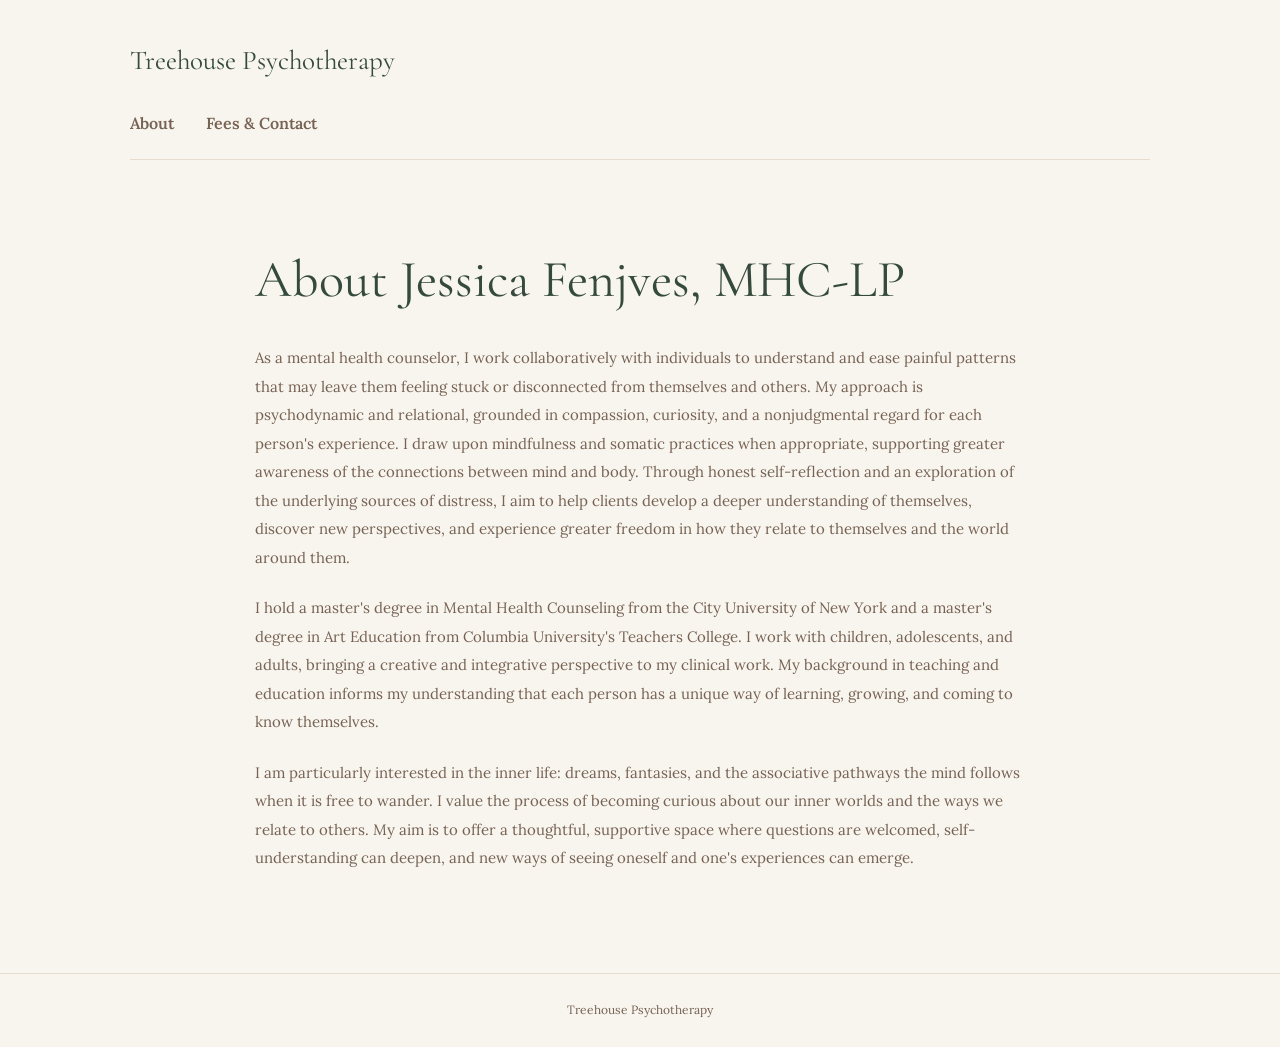
==== about.html @ 36ca88f4 "first commit" ====
<!DOCTYPE html>
<html lang="en">
<head>
  <meta charset="UTF-8">
  <meta name="viewport" content="width=device-width, initial-scale=1.0">
  <title>About Jessica | Treehouse Psychotherapy</title>

  <link rel="preconnect" href="https://fonts.googleapis.com">
  <link rel="preconnect" href="https://fonts.gstatic.com" crossorigin>

  <link href="https://fonts.googleapis.com/css2?family=Cormorant+Garamond:wght@400;500;600&family=Lora:wght@400;500;600&display=swap" rel="stylesheet">

  <style>
    * {
      box-sizing: border-box;
    }

    body {
      margin: 0;
      background: #F8F5EF;
      color: #766253;
      font-family: 'Lora', serif;
      font-size: 15px;
      line-height: 1.9;
    }

    header {
      max-width: 1100px;
      margin: 0 auto;
      padding: 35px 40px 25px;
    }

    .brand {
      color: #344A3D;
      font-family: 'Cormorant Garamond', serif;
      font-size: 27px;
      text-decoration: none;
    }

    nav {
      display: flex;
      gap: 32px;
      flex-wrap: wrap;
      margin-top: 22px;
      padding-bottom: 20px;
      border-bottom: 1px solid #E6DDCF;
    }

    nav a {
      color: #766253;
      font-size: 16px;
      font-weight: 600;
      text-decoration: none;
    }

    nav a:hover {
      color: #344A3D;
    }

    main {
      max-width: 850px;
      margin: 65px auto 100px;
      padding: 0 40px;
    }

    h1 {
      color: #344A3D;
      font-family: 'Cormorant Garamond', serif;
      font-size: 52px;
      font-weight: 400;
      line-height: 1.15;
      margin: 0 0 35px;
    }

    h2 {
      color: #344A3D;
      font-family: 'Cormorant Garamond', serif;
      font-size: 30px;
      font-weight: 400;
      margin-top: 42px;
      margin-bottom: 12px;
    }

    p {
      margin: 0 0 22px;
    }

    footer {
      border-top: 1px solid #E6DDCF;
      padding: 25px 40px;
      text-align: center;
      font-size: 12px;
    }

    @media (max-width: 600px) {
      header {
        padding: 25px 22px;
      }

      nav {
        gap: 18px;
      }

      main {
        margin-top: 40px;
        padding: 0 24px;
      }

      h1 {
        font-size: 42px;
      }
    }
  </style>
</head>

<body>

  <header>
    <a class="brand" href="index.html">Treehouse Psychotherapy</a>

    <nav>
      <a href="about.html">About</a>
      <a href="fees.html">Fees & Contact</a>
    </nav>
  </header>

  <main>
    <h1>About Jessica Fenjves, MHC-LP</h1>

    <p>
      As a mental health counselor, I work collaboratively with individuals
      to understand and ease painful patterns that may leave them feeling
      stuck or disconnected from themselves and others. My approach is
      psychodynamic and relational, grounded in compassion, curiosity,
      and a nonjudgmental regard for each person's experience. I draw upon
      mindfulness and somatic practices when appropriate, supporting
      greater awareness of the connections between mind and body. Through
      honest self-reflection and an exploration of the underlying sources
      of distress, I aim to help clients develop a deeper understanding
      of themselves, discover new perspectives, and experience greater
      freedom in how they relate to themselves and the world around them.
    </p>

   

    <p>
      I hold a master's degree in Mental Health Counseling from the City
      University of New York and a master's degree in Art Education from
      Columbia University's Teachers College. I work with children,
      adolescents, and adults, bringing a creative and integrative
      perspective to my clinical work. My background in teaching and
      education informs my understanding that each person has a unique
      way of learning, growing, and coming to know themselves.
    </p>

    

    <p>
      I am particularly interested in the inner life: dreams, fantasies,
      and the associative pathways the mind follows when it is free to
      wander. I value the process of becoming curious about our inner
      worlds and the ways we relate to others. My aim is to offer a
      thoughtful, supportive space where questions are welcomed,
      self-understanding can deepen, and new ways of seeing oneself
      and one's experiences can emerge. 
    </p>
  </main>

  <footer>
    Treehouse Psychotherapy
  </footer>

</body>
</html>
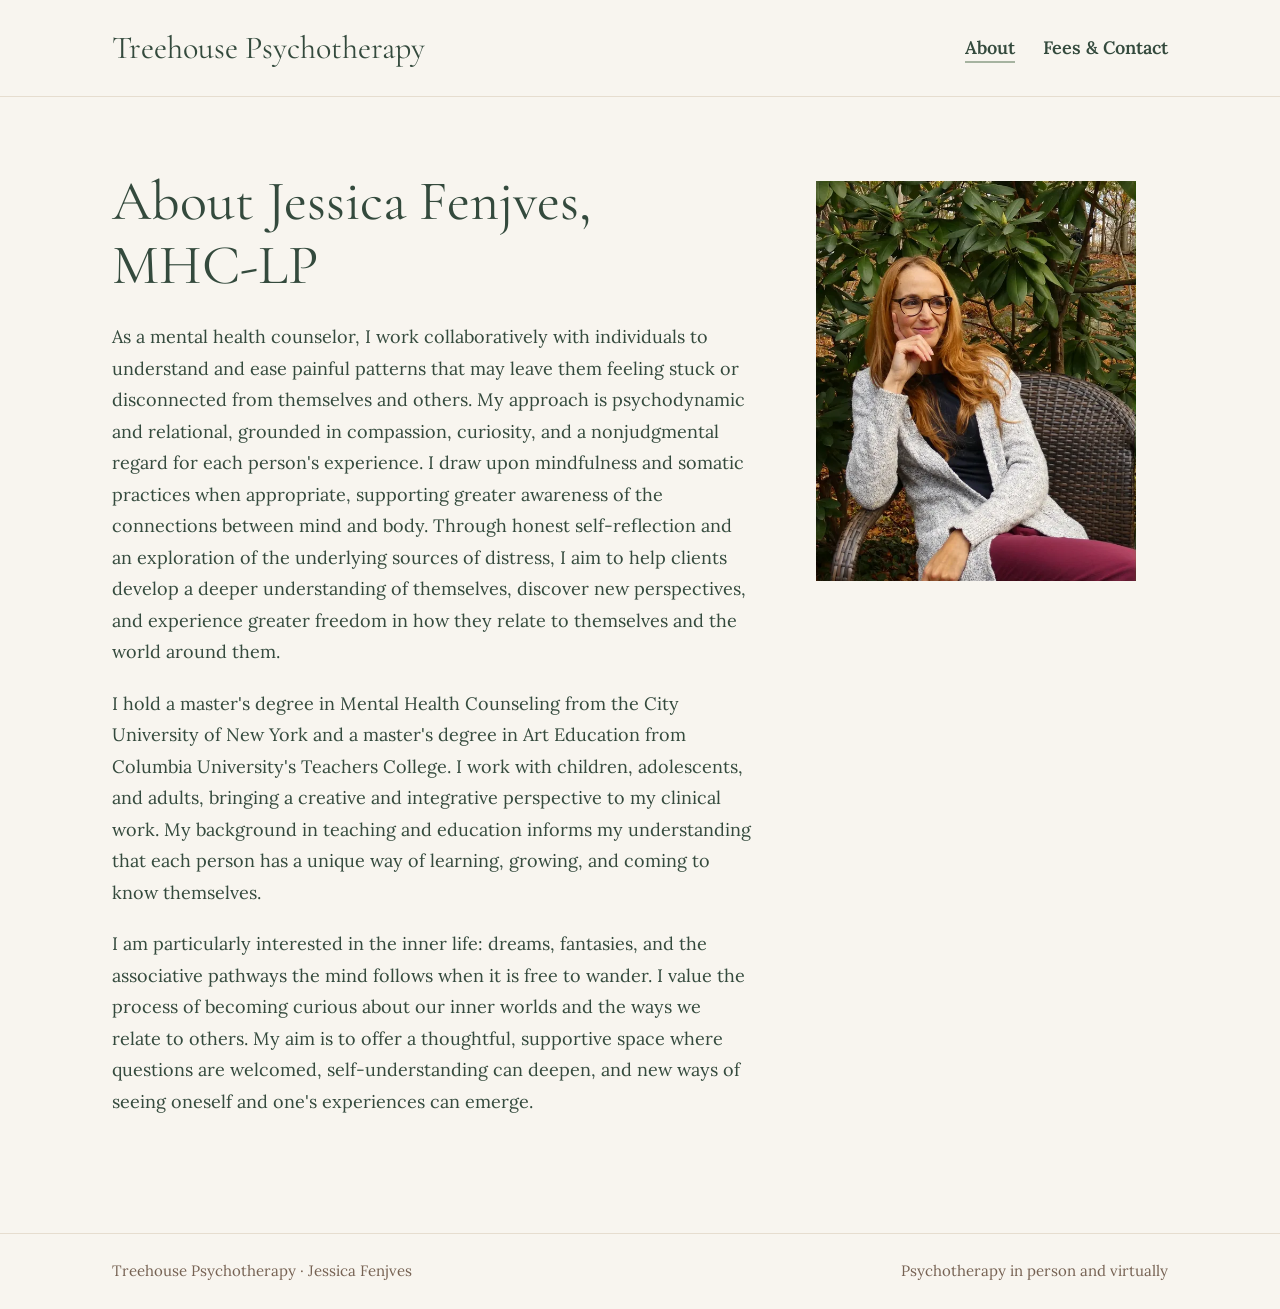
==== commit b929b659: "Refresh site design, accessibility, and contact form - Move styling into a shared styles.css with on" ====
--- a/about.html
+++ b/about.html
@@ -1,174 +1,109 @@
-
 <!DOCTYPE html>
 <html lang="en">
 <head>
   <meta charset="UTF-8">
   <meta name="viewport" content="width=device-width, initial-scale=1.0">
+
   <title>About Jessica | Treehouse Psychotherapy</title>
+
+  <meta
+    name="description"
+    content="As a mental health counselor, I work collaboratively with individuals to understand and ease painful patterns that may leave them feeling stuck or disconnected from themselves and others."
+  >
+  <meta property="og:type" content="website">
+  <meta property="og:site_name" content="Treehouse Psychotherapy">
+  <meta property="og:title" content="About Jessica | Treehouse Psychotherapy">
+  <meta property="og:description" content="As a mental health counselor, I work collaboratively with individuals to understand and ease painful patterns that may leave them feeling stuck or disconnected from themselves and others.">
+
+  <link rel="icon" href="favicon.svg" type="image/svg+xml">
 
   <link rel="preconnect" href="https://fonts.googleapis.com">
   <link rel="preconnect" href="https://fonts.gstatic.com" crossorigin>
+  <link href="https://fonts.googleapis.com/css2?family=Cormorant+Garamond:ital,wght@0,400;1,400&family=Lora:wght@400;600&display=swap" rel="stylesheet">
 
-  <link href="https://fonts.googleapis.com/css2?family=Cormorant+Garamond:wght@400;500;600&family=Lora:wght@400;500;600&display=swap" rel="stylesheet">
-
-  <style>
-    * {
-      box-sizing: border-box;
-    }
-
-    body {
-      margin: 0;
-      background: #F8F5EF;
-      color: #766253;
-      font-family: 'Lora', serif;
-      font-size: 15px;
-      line-height: 1.9;
-    }
-
-    header {
-      max-width: 1100px;
-      margin: 0 auto;
-      padding: 35px 40px 25px;
-    }
-
-    .brand {
-      color: #344A3D;
-      font-family: 'Cormorant Garamond', serif;
-      font-size: 27px;
-      text-decoration: none;
-    }
-
-    nav {
-      display: flex;
-      gap: 32px;
-      flex-wrap: wrap;
-      margin-top: 22px;
-      padding-bottom: 20px;
-      border-bottom: 1px solid #E6DDCF;
-    }
-
-    nav a {
-      color: #766253;
-      font-size: 16px;
-      font-weight: 600;
-      text-decoration: none;
-    }
-
-    nav a:hover {
-      color: #344A3D;
-    }
-
-    main {
-      max-width: 850px;
-      margin: 65px auto 100px;
-      padding: 0 40px;
-    }
-
-    h1 {
-      color: #344A3D;
-      font-family: 'Cormorant Garamond', serif;
-      font-size: 52px;
-      font-weight: 400;
-      line-height: 1.15;
-      margin: 0 0 35px;
-    }
-
-    h2 {
-      color: #344A3D;
-      font-family: 'Cormorant Garamond', serif;
-      font-size: 30px;
-      font-weight: 400;
-      margin-top: 42px;
-      margin-bottom: 12px;
-    }
-
-    p {
-      margin: 0 0 22px;
-    }
-
-    footer {
-      border-top: 1px solid #E6DDCF;
-      padding: 25px 40px;
-      text-align: center;
-      font-size: 12px;
-    }
-
-    @media (max-width: 600px) {
-      header {
-        padding: 25px 22px;
-      }
-
-      nav {
-        gap: 18px;
-      }
-
-      main {
-        margin-top: 40px;
-        padding: 0 24px;
-      }
-
-      h1 {
-        font-size: 42px;
-      }
-    }
-  </style>
+  <link rel="stylesheet" href="styles.css">
 </head>
 
 <body>
 
-  <header>
-    <a class="brand" href="index.html">Treehouse Psychotherapy</a>
+  <a class="skip-link" href="#main">Skip to main content</a>
 
-    <nav>
-      <a href="about.html">About</a>
-      <a href="fees.html">Fees & Contact</a>
-    </nav>
+  <!-- NAVIGATION -->
+
+  <header class="site-header">
+    <div class="container">
+      <a href="index.html" class="brand">Treehouse Psychotherapy</a>
+
+      <nav class="site-nav" aria-label="Main">
+        <ul>
+          <li><a href="about.html" aria-current="page">About</a></li>
+          <li><a href="fees.html">Fees &amp; Contact</a></li>
+        </ul>
+      </nav>
+    </div>
   </header>
 
-  <main>
-    <h1>About Jessica Fenjves, MHC-LP</h1>
+  <!-- ABOUT -->
 
-    <p>
-      As a mental health counselor, I work collaboratively with individuals
-      to understand and ease painful patterns that may leave them feeling
-      stuck or disconnected from themselves and others. My approach is
-      psychodynamic and relational, grounded in compassion, curiosity,
-      and a nonjudgmental regard for each person's experience. I draw upon
-      mindfulness and somatic practices when appropriate, supporting
-      greater awareness of the connections between mind and body. Through
-      honest self-reflection and an exploration of the underlying sources
-      of distress, I aim to help clients develop a deeper understanding
-      of themselves, discover new perspectives, and experience greater
-      freedom in how they relate to themselves and the world around them.
-    </p>
+  <main id="main" class="container">
+    <div class="about">
+      <h1 class="about-title">About Jessica Fenjves, <span class="nowrap">MHC-LP</span></h1>
 
-   
+      <img
+        class="portrait"
+        src="images/jess-pic-600.webp"
+        srcset="images/jess-pic-600.webp 600w, images/jess-pic-1000.webp 1000w"
+        sizes="(min-width: 60rem) 20rem, (min-width: 30rem) 22rem, 100vw"
+        width="600"
+        height="750"
+        alt="Jessica Fenjves, smiling, seated outdoors in front of a rhododendron"
+      >
 
-    <p>
-      I hold a master's degree in Mental Health Counseling from the City
-      University of New York and a master's degree in Art Education from
-      Columbia University's Teachers College. I work with children,
-      adolescents, and adults, bringing a creative and integrative
-      perspective to my clinical work. My background in teaching and
-      education informs my understanding that each person has a unique
-      way of learning, growing, and coming to know themselves.
-    </p>
+      <div class="about-text prose">
+        <p>
+          As a mental health counselor, I work collaboratively with individuals
+          to understand and ease painful patterns that may leave them feeling
+          stuck or disconnected from themselves and others. My approach is
+          psychodynamic and relational, grounded in compassion, curiosity,
+          and a nonjudgmental regard for each person's experience. I draw upon
+          mindfulness and somatic practices when appropriate, supporting
+          greater awareness of the connections between mind and body. Through
+          honest self-reflection and an exploration of the underlying sources
+          of distress, I aim to help clients develop a deeper understanding
+          of themselves, discover new perspectives, and experience greater
+          freedom in how they relate to themselves and the world around them.
+        </p>
 
-    
+        <p>
+          I hold a master's degree in Mental Health Counseling from the City
+          University of New York and a master's degree in Art Education from
+          Columbia University's Teachers College. I work with children,
+          adolescents, and adults, bringing a creative and integrative
+          perspective to my clinical work. My background in teaching and
+          education informs my understanding that each person has a unique
+          way of learning, growing, and coming to know themselves.
+        </p>
 
-    <p>
-      I am particularly interested in the inner life: dreams, fantasies,
-      and the associative pathways the mind follows when it is free to
-      wander. I value the process of becoming curious about our inner
-      worlds and the ways we relate to others. My aim is to offer a
-      thoughtful, supportive space where questions are welcomed,
-      self-understanding can deepen, and new ways of seeing oneself
-      and one's experiences can emerge. 
-    </p>
+        <p>
+          I am particularly interested in the inner life: dreams, fantasies,
+          and the associative pathways the mind follows when it is free to
+          wander. I value the process of becoming curious about our inner
+          worlds and the ways we relate to others. My aim is to offer a
+          thoughtful, supportive space where questions are welcomed,
+          self-understanding can deepen, and new ways of seeing oneself
+          and one's experiences can emerge.
+        </p>
+      </div>
+    </div>
   </main>
 
-  <footer>
-    Treehouse Psychotherapy
+  <!-- FOOTER -->
+
+  <footer class="site-footer">
+    <div class="container">
+      <span>Treehouse Psychotherapy · Jessica Fenjves</span>
+      <span>Psychotherapy in person and virtually</span>
+    </div>
   </footer>
 
 </body>
--- a/styles.css
+++ b/styles.css
@@ -0,0 +1,385 @@
+/* COLORS & TYPE */
+
+:root {
+  --forest: #344a3d;
+  --sage: #a6b3a0;
+  --sand: #e6ddcf;
+  --linen: #f8f5ef;
+  --bark: #766253;
+  --paper: #fffcf8;
+
+  --font-display: 'Cormorant Garamond', Georgia, serif;
+  --font-body: 'Lora', Georgia, serif;
+
+  --gutter: clamp(1.25rem, 5vw, 3rem);
+  --measure: 40rem;
+}
+
+/* GENERAL PAGE STYLING */
+
+*,
+*::before,
+*::after {
+  box-sizing: border-box;
+}
+
+html {
+  font-size: 100%;
+}
+
+body {
+  margin: 0;
+  background: var(--linen);
+  color: var(--forest);
+  font-family: var(--font-body);
+  font-size: 1.125rem;
+  line-height: 1.75;
+  -webkit-text-size-adjust: 100%;
+}
+
+h1,
+h2 {
+  font-family: var(--font-display);
+  font-weight: 400;
+  line-height: 1.15;
+  color: var(--forest);
+}
+
+h1 {
+  font-size: clamp(2.5rem, 1.9rem + 2.5vw, 3.5rem);
+  margin: 0 0 1.5rem;
+}
+
+h2 {
+  font-size: clamp(1.875rem, 1.6rem + 1vw, 2.25rem);
+  margin: 3rem 0 0.75rem;
+}
+
+p {
+  margin: 0 0 1.25rem;
+}
+
+[hidden] {
+  display: none !important;
+}
+
+img {
+  display: block;
+  max-width: 100%;
+  height: auto;
+}
+
+a {
+  color: inherit;
+  text-decoration-thickness: 1px;
+  text-underline-offset: 0.2em;
+}
+
+a:hover {
+  color: var(--bark);
+}
+
+:focus-visible {
+  outline: 2px solid var(--forest);
+  outline-offset: 3px;
+}
+
+.container {
+  max-width: 72rem;
+  margin: 0 auto;
+  padding-inline: var(--gutter);
+}
+
+/* SKIP LINK */
+
+.skip-link {
+  position: absolute;
+  top: 0.75rem;
+  left: 0.75rem;
+  z-index: 10;
+  padding: 0.75rem 1rem;
+  background: var(--forest);
+  color: var(--linen);
+  transform: translateY(-200%);
+}
+
+.skip-link:focus {
+  transform: none;
+}
+
+.skip-link:hover {
+  color: var(--linen);
+}
+
+/* HEADER & NAVIGATION */
+
+.site-header {
+  border-bottom: 1px solid var(--sand);
+}
+
+.site-header .container {
+  display: flex;
+  flex-wrap: wrap;
+  justify-content: space-between;
+  align-items: center;
+  gap: 0.5rem 2rem;
+  padding-top: 1.5rem;
+  padding-bottom: 1.5rem;
+}
+
+.brand {
+  font-family: var(--font-display);
+  font-size: 2rem;
+  line-height: 1.2;
+  text-decoration: none;
+}
+
+.site-nav ul {
+  display: flex;
+  flex-wrap: wrap;
+  gap: 0 1.75rem;
+  margin: 0;
+  padding: 0;
+  list-style: none;
+}
+
+.site-nav a {
+  display: inline-block;
+  padding: 0.5rem 0;
+  font-weight: 600;
+  text-decoration: none;
+}
+
+.site-nav a[aria-current="page"] {
+  text-decoration: underline;
+  text-decoration-color: var(--sage);
+  text-decoration-thickness: 2px;
+  text-underline-offset: 0.4em;
+}
+
+/* MAIN */
+
+main {
+  padding-top: clamp(2.5rem, 6vw, 4.5rem);
+  padding-bottom: clamp(3.5rem, 8vw, 6rem);
+}
+
+.prose {
+  max-width: var(--measure);
+}
+
+/* HOMEPAGE */
+
+.hero {
+  display: grid;
+  gap: 2.5rem;
+  align-items: center;
+}
+
+.tagline {
+  margin: -0.5rem 0 2rem;
+  font-family: var(--font-display);
+  font-size: 1.75rem;
+  font-style: italic;
+  color: var(--bark);
+}
+
+.hero-text p:not(.tagline) {
+  margin-bottom: 2rem;
+}
+
+.hero-image {
+  width: 100%;
+  aspect-ratio: 4 / 3;
+  object-fit: cover;
+  object-position: 70% 30%;
+}
+
+@media (min-width: 48rem) {
+  .hero {
+    grid-template-columns: 1fr 1fr;
+    gap: 4rem;
+  }
+
+  .hero-text {
+    max-width: 28rem;
+  }
+
+  .hero-image {
+    aspect-ratio: 4 / 5;
+  }
+}
+
+/* ABOUT */
+
+.about {
+  display: grid;
+  gap: 0 4rem;
+}
+
+.portrait {
+  width: 100%;
+  max-width: 22rem;
+  margin-bottom: 2.5rem;
+}
+
+@media (min-width: 60rem) {
+  .about {
+    grid-template-columns: minmax(0, var(--measure)) 20rem;
+    grid-template-areas:
+      "title photo"
+      "text  photo";
+    align-items: start;
+  }
+
+  .about-title {
+    grid-area: title;
+  }
+
+  .about-text {
+    grid-area: text;
+  }
+
+  .portrait {
+    grid-area: photo;
+    justify-self: end;
+    margin-top: 0.75rem;
+  }
+}
+
+/* BUTTONS */
+
+.button {
+  display: inline-flex;
+  align-items: center;
+  min-height: 2.75rem;
+  padding: 0.625rem 1.375rem;
+  border: 1px solid var(--forest);
+  background: transparent;
+  color: var(--forest);
+  font: inherit;
+  font-size: 1rem;
+  text-decoration: none;
+  cursor: pointer;
+  transition: background-color 0.2s, color 0.2s;
+}
+
+.button:hover {
+  background: var(--forest);
+  color: var(--linen);
+}
+
+.button-solid {
+  background: var(--forest);
+  color: var(--linen);
+}
+
+.button-solid:hover {
+  border-color: var(--bark);
+  background: var(--bark);
+}
+
+.button:disabled {
+  opacity: 0.7;
+  cursor: wait;
+}
+
+/* CONTACT FORM */
+
+.contact-form {
+  display: grid;
+  gap: 1.5rem;
+  max-width: 36rem;
+  margin-top: 2rem;
+}
+
+.field {
+  display: grid;
+  gap: 0.375rem;
+}
+
+.field label {
+  font-weight: 600;
+}
+
+.field-hint {
+  margin: 0;
+  font-size: 0.9375rem;
+  line-height: 1.6;
+  color: var(--bark);
+}
+
+.contact-form input,
+.contact-form textarea {
+  width: 100%;
+  min-height: 2.75rem;
+  padding: 0.625rem 0.875rem;
+  border: 1px solid var(--bark);
+  border-radius: 2px;
+  background: var(--paper);
+  color: var(--forest);
+  font: inherit;
+}
+
+.contact-form textarea {
+  min-height: 10rem;
+  resize: vertical;
+}
+
+.contact-form .button {
+  justify-self: start;
+}
+
+.form-status:not(:empty) {
+  max-width: 36rem;
+  margin-top: 2rem;
+  padding: 1rem 1.25rem;
+  border-left: 3px solid var(--sage);
+  background: var(--paper);
+}
+
+.form-status.is-error {
+  border-left-color: var(--bark);
+}
+
+.form-status:focus {
+  outline: none;
+}
+
+.note {
+  max-width: 36rem;
+  margin-top: 2.5rem;
+  font-size: 0.9375rem;
+  color: var(--bark);
+}
+
+/* FOOTER */
+
+.site-footer {
+  border-top: 1px solid var(--sand);
+  color: var(--bark);
+  font-size: 0.9375rem;
+}
+
+.site-footer .container {
+  display: flex;
+  flex-wrap: wrap;
+  justify-content: space-between;
+  gap: 0.25rem 2rem;
+  padding-top: 1.5rem;
+  padding-bottom: 1.5rem;
+}
+
+/* MOTION */
+
+@media (prefers-reduced-motion: reduce) {
+  * {
+    transition: none !important;
+  }
+}
+
+/* UTILITIES */
+
+.nowrap {
+  white-space: nowrap;
+}
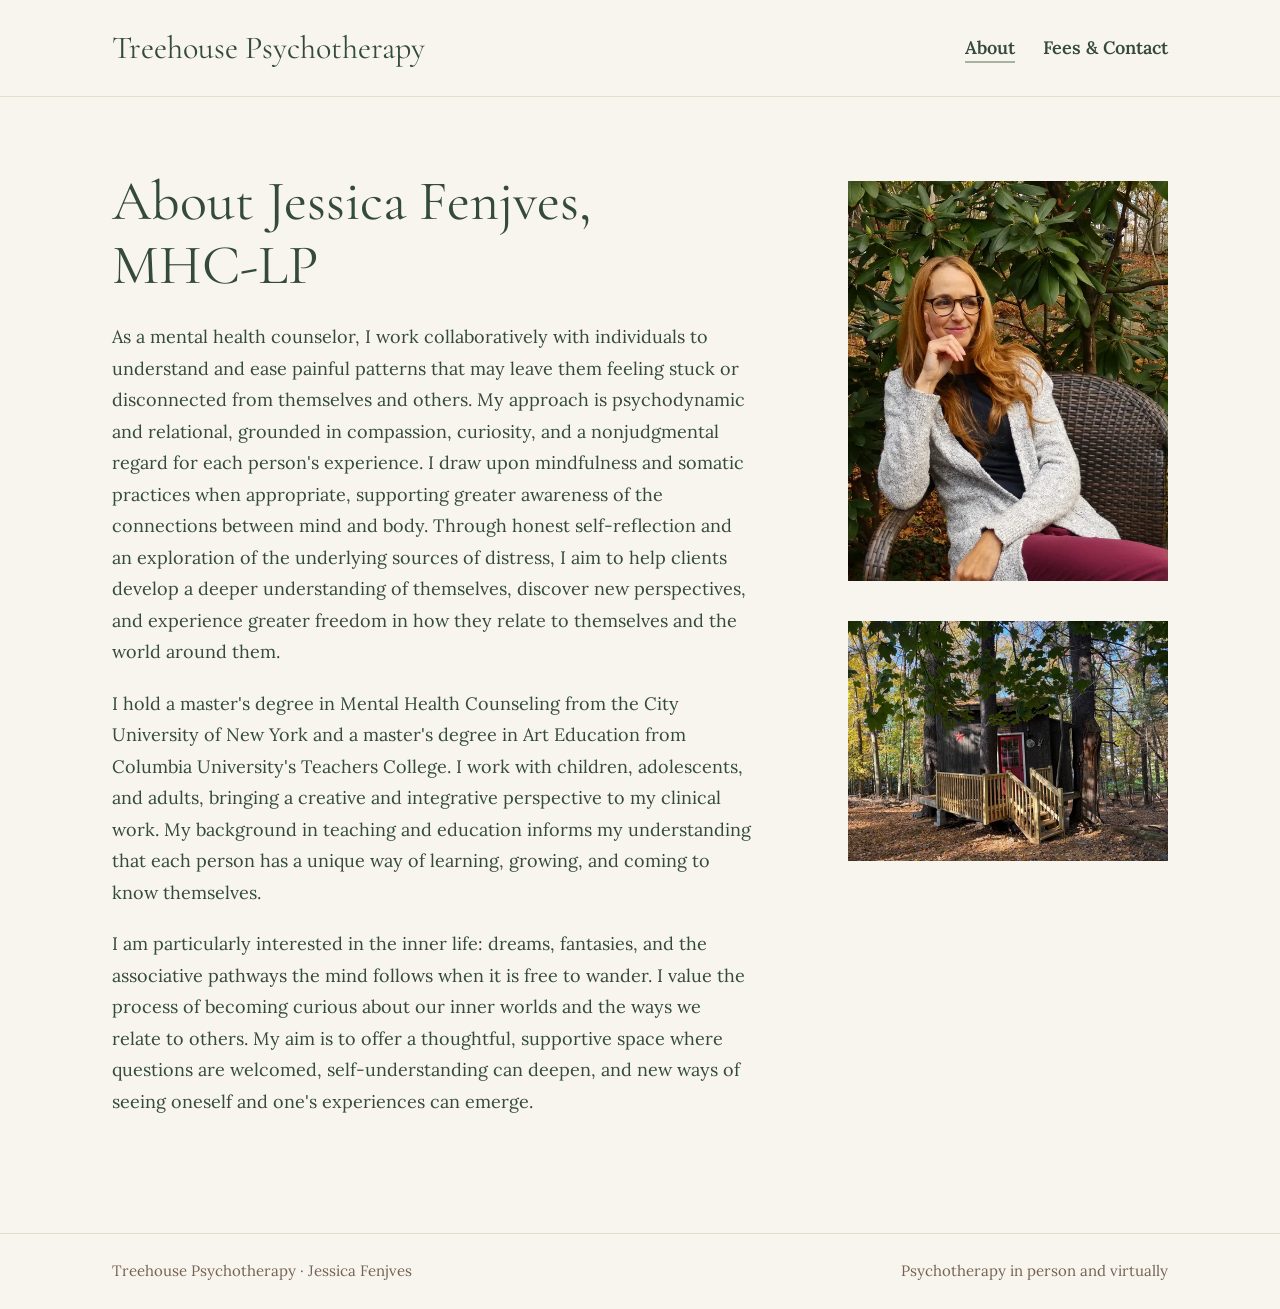
==== commit 0ea1b6c9: "Add treehouse photo to the About page Real photo of the treehouse (resized, converted from Display P" ====
--- a/about.html
+++ b/about.html
@@ -94,6 +94,17 @@
           and one's experiences can emerge.
         </p>
       </div>
+
+      <img
+        class="place-photo"
+        src="images/treehouse-photo-640.webp"
+        srcset="images/treehouse-photo-640.webp 640w, images/treehouse-photo-1100.webp 1100w"
+        sizes="(min-width: 60rem) 20rem, (min-width: 30rem) 22rem, 100vw"
+        width="640"
+        height="480"
+        loading="lazy"
+        alt="The treehouse among autumn trees, with a red door and wooden steps"
+      >
     </div>
   </main>
 
--- a/styles.css
+++ b/styles.css
@@ -217,18 +217,32 @@
   gap: 0 4rem;
 }
 
-.portrait {
+.portrait,
+.place-photo {
   width: 100%;
   max-width: 22rem;
+}
+
+.portrait {
   margin-bottom: 2.5rem;
 }
 
+.place-photo {
+  margin-top: 1rem;
+}
+
+/* Photos stack in the right column; the last 1fr row soaks up the
+   text's extra height so the treehouse photo stays snug under the portrait */
 @media (min-width: 60rem) {
   .about {
     grid-template-columns: minmax(0, var(--measure)) 20rem;
+    grid-template-rows: auto auto auto 1fr;
     grid-template-areas:
-      "title photo"
-      "text  photo";
+      "title portrait"
+      "text  portrait"
+      "text  place"
+      "text  .";
+    justify-content: space-between;
     align-items: start;
   }
 
@@ -241,9 +255,15 @@
   }
 
   .portrait {
-    grid-area: photo;
+    grid-area: portrait;
     justify-self: end;
     margin-top: 0.75rem;
+  }
+
+  .place-photo {
+    grid-area: place;
+    justify-self: end;
+    margin-top: 0;
   }
 }
 
